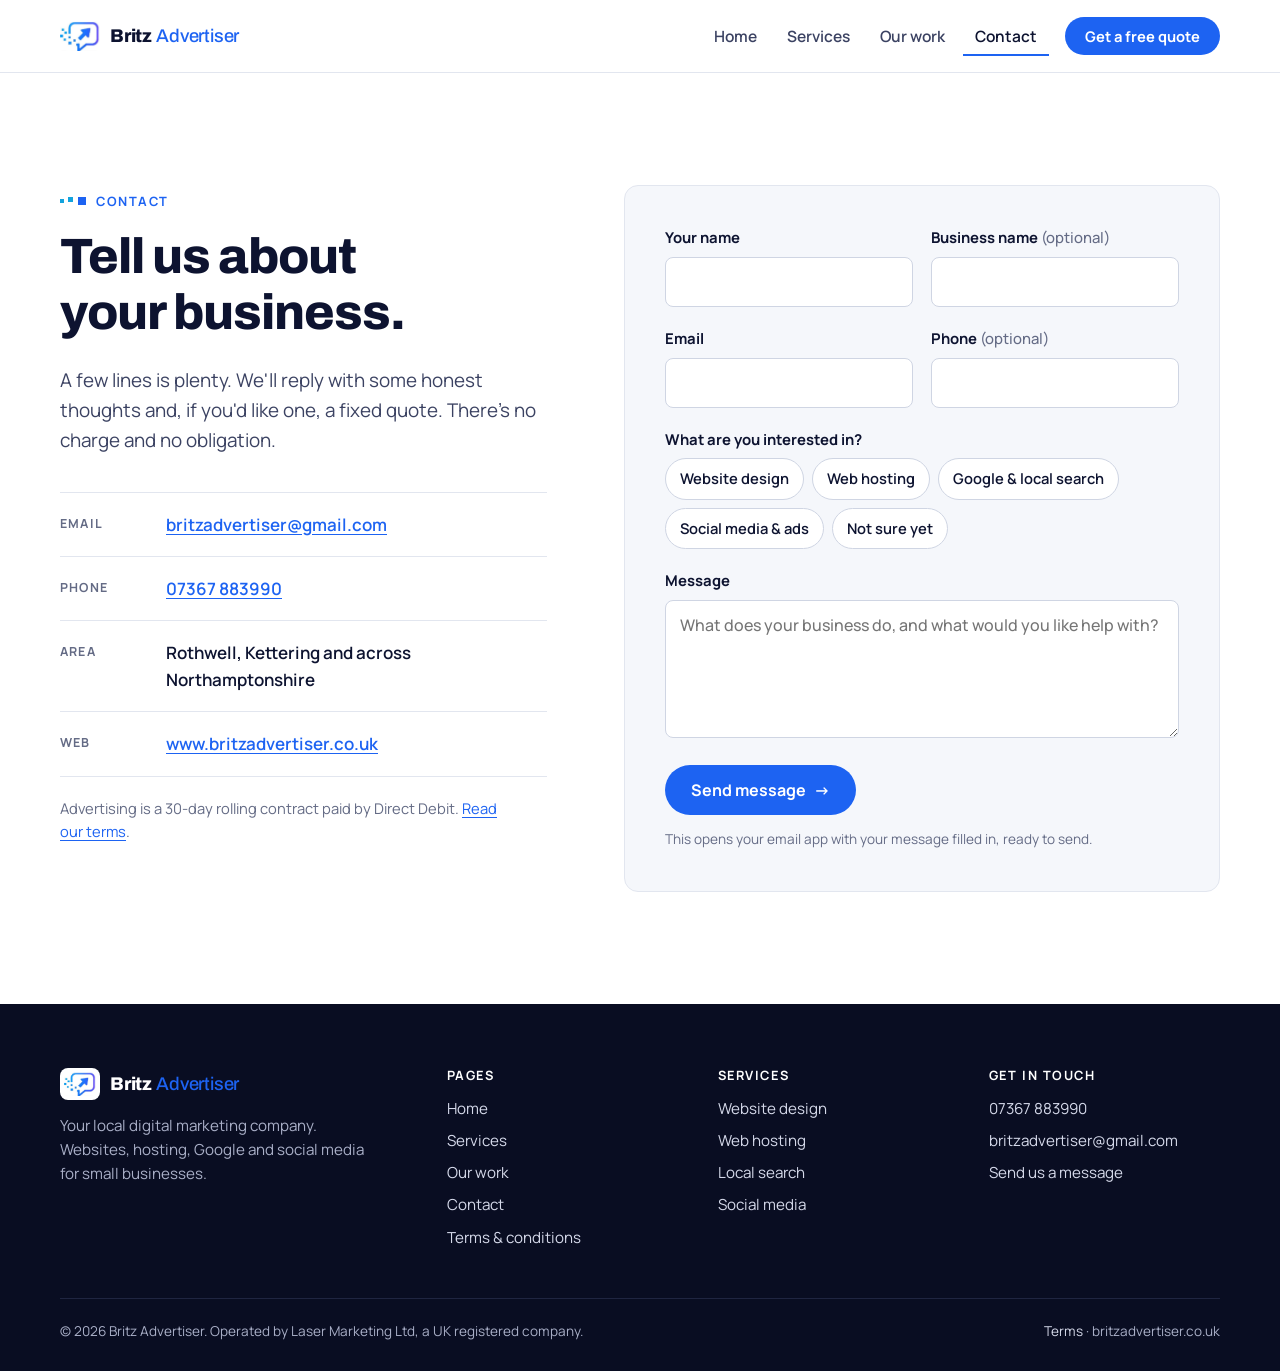
==== contact.html @ 6cd3bb79 "Add website and auto-deploy" ====
<!DOCTYPE html>
<html lang="en-GB">
<head>
  <meta charset="UTF-8">
  <meta name="viewport" content="width=device-width, initial-scale=1">
  <title>Contact — Britz Advertiser</title>
  <meta name="description" content="Get in touch with Britz Advertiser for a free chat and a fixed quote on your website, hosting or marketing.">
  <link rel="icon" href="assets/img/britz-mark.png">
  <link rel="preconnect" href="https://fonts.googleapis.com">
  <link rel="preconnect" href="https://fonts.gstatic.com" crossorigin>
  <link href="https://fonts.googleapis.com/css2?family=Archivo:wght@500;700;800&family=Manrope:wght@400;500;600;700&display=swap" rel="stylesheet">
  <link rel="stylesheet" href="css/base.css">
  <link rel="stylesheet" href="css/contact.css">
</head>
<body>
  <a class="skip-link" href="#main">Skip to content</a>

  <header class="site-header">
    <div class="wrap nav">
      <a class="brand" href="index.html" aria-label="Britz Advertiser home">
        <img src="assets/img/britz-mark.png" alt="" width="40" height="30">
        <span>Britz<b>Advertiser</b></span>
      </a>
      <button class="nav-toggle" aria-expanded="false" aria-controls="nav-links">Menu</button>
      <nav class="nav-links" id="nav-links" aria-label="Main">
        <a href="index.html">Home</a>
        <a href="services.html">Services</a>
        <a href="portfolio.html">Our work</a>
        <a href="contact.html" aria-current="page">Contact</a>
        <a class="btn btn-primary btn-sm" href="contact.html">Get a free quote</a>
      </nav>
    </div>
  </header>

  <main id="main">

    <section class="section contact">
      <div class="wrap contact-grid">
        <div class="contact-intro">
          <p class="eyebrow">Contact</p>
          <h1>Tell us about your business.</h1>
          <p class="lead">A few lines is plenty. We'll reply with some honest thoughts and, if you'd like one, a fixed quote. There's no charge and no obligation.</p>

          <dl class="contact-info">
            <div>
              <dt>Email</dt>
              <dd><a href="mailto:britzadvertiser@gmail.com">britzadvertiser@gmail.com</a></dd>
            </div>
            <div>
              <dt>Phone</dt>
              <dd><a href="tel:+447367883990">07367 883990</a></dd>
            </div>
            <div>
              <dt>Area</dt>
              <!-- TODO: confirm the area you cover -->
              <dd>Rothwell, Kettering and across Northamptonshire</dd>
            </div>
            <div>
              <dt>Web</dt>
              <dd><a href="https://www.britzadvertiser.co.uk">www.britzadvertiser.co.uk</a></dd>
            </div>
          </dl>
          <p class="contact-small">Advertising is a 30-day rolling contract paid by Direct Debit. <a href="terms.html">Read our terms</a>.</p>
        </div>

        <form class="contact-form" id="contact-form" novalidate>
          <div class="field-row">
            <div class="field">
              <label for="name">Your name</label>
              <input id="name" name="name" type="text" autocomplete="name" required>
            </div>
            <div class="field">
              <label for="business">Business name <span class="opt">(optional)</span></label>
              <input id="business" name="business" type="text" autocomplete="organization">
            </div>
          </div>
          <div class="field-row">
            <div class="field">
              <label for="email">Email</label>
              <input id="email" name="email" type="email" autocomplete="email" required>
            </div>
            <div class="field">
              <label for="phone">Phone <span class="opt">(optional)</span></label>
              <input id="phone" name="phone" type="tel" autocomplete="tel">
            </div>
          </div>

          <fieldset class="field">
            <legend>What are you interested in?</legend>
            <div class="chips">
              <label><input type="checkbox" name="interest" value="Website design"><span>Website design</span></label>
              <label><input type="checkbox" name="interest" value="Web hosting"><span>Web hosting</span></label>
              <label><input type="checkbox" name="interest" value="Google & local search"><span>Google &amp; local search</span></label>
              <label><input type="checkbox" name="interest" value="Social media & ads"><span>Social media &amp; ads</span></label>
              <label><input type="checkbox" name="interest" value="Not sure yet"><span>Not sure yet</span></label>
            </div>
          </fieldset>

          <div class="field">
            <label for="message">Message</label>
            <textarea id="message" name="message" rows="5" placeholder="What does your business do, and what would you like help with?" required></textarea>
          </div>

          <p class="form-error" id="form-error" role="alert" hidden>Please add your name, a valid email and a short message.</p>

          <button class="btn btn-primary" type="submit">Send message <span class="arrow" aria-hidden="true">&rarr;</span></button>
          <p class="form-note">This opens your email app with your message filled in, ready to send.</p>
        </form>
      </div>
    </section>

  </main>

  <footer class="site-footer">
    <div class="wrap">
      <div class="footer-grid">
        <div class="footer-brand">
          <a class="brand" href="index.html">
            <img src="assets/img/britz-mark.png" alt="" width="40" height="30">
            <span>Britz<b>Advertiser</b></span>
          </a>
          <p>Your local digital marketing company. Websites, hosting, Google and social media for small businesses.</p>
        </div>
        <div>
          <h4>Pages</h4>
          <ul>
            <li><a href="index.html">Home</a></li>
            <li><a href="services.html">Services</a></li>
            <li><a href="portfolio.html">Our work</a></li>
            <li><a href="contact.html">Contact</a></li>
            <li><a href="terms.html">Terms &amp; conditions</a></li>
          </ul>
        </div>
        <div>
          <h4>Services</h4>
          <ul>
            <li><a href="services.html#websites">Website design</a></li>
            <li><a href="services.html#hosting">Web hosting</a></li>
            <li><a href="services.html#local-seo">Local search</a></li>
            <li><a href="services.html#social">Social media</a></li>
          </ul>
        </div>
        <div>
          <h4>Get in touch</h4>
          <ul>
            <li><a href="tel:+447367883990">07367 883990</a></li>
            <li><a href="mailto:britzadvertiser@gmail.com">britzadvertiser@gmail.com</a></li>
            <li><a href="contact.html">Send us a message</a></li>
          </ul>
        </div>
      </div>
      <div class="footer-bottom">
        <span>&copy; <span data-year>2026</span> Britz Advertiser. Operated by Laser Marketing Ltd, a UK registered company.</span>
        <span><a href="terms.html">Terms</a> &middot; britzadvertiser.co.uk</span>
      </div>
    </div>
  </footer>

  <script src="js/main.js"></script>
</body>
</html>
---- css/base.css ----
/* ==========================================================
   Britz Advertiser — shared styles (header, footer, type, buttons)
   Page-specific styles live in home.css, services.css, etc.
   ========================================================== */

:root {
  --ink: #0d1330;
  --ink-soft: #3b4262;
  --muted: #646b85;
  --paper: #ffffff;
  --paper-2: #f5f7fb;
  --line: #e2e6ef;
  --blue: #1d63f2;
  --blue-dark: #1449c4;
  --violet: #6b4cf0;
  --cyan: #13a3dd;
  --radius: 14px;
  --radius-sm: 8px;
  --wrap: 1160px;
  --font-head: "Archivo", system-ui, sans-serif;
  --font-body: "Manrope", system-ui, sans-serif;
}

*, *::before, *::after { box-sizing: border-box; }

html { scroll-behavior: smooth; }

body {
  margin: 0;
  font-family: var(--font-body);
  font-size: 17px;
  line-height: 1.6;
  color: var(--ink);
  background: var(--paper);
  -webkit-font-smoothing: antialiased;
}

img { max-width: 100%; display: block; }

a { color: var(--blue); text-underline-offset: 3px; }
a:hover { color: var(--blue-dark); }

h1, h2, h3, h4 {
  font-family: var(--font-head);
  line-height: 1.12;
  letter-spacing: -0.02em;
  margin: 0 0 0.5em;
  text-wrap: balance;
}
h1 { font-size: clamp(2.3rem, 5vw, 3.7rem); font-weight: 800; }
h2 { font-size: clamp(1.75rem, 3.4vw, 2.5rem); font-weight: 800; }
h3 { font-size: 1.25rem; font-weight: 700; }
p { margin: 0 0 1em; text-wrap: pretty; }

.wrap { width: min(var(--wrap), 100% - 40px); margin-inline: auto; }

.skip-link {
  position: absolute; left: -999px; top: 8px;
  background: var(--ink); color: #fff; padding: 8px 14px; border-radius: 6px; z-index: 100;
}
.skip-link:focus { left: 12px; }

:focus-visible { outline: 3px solid var(--cyan); outline-offset: 3px; border-radius: 4px; }

/* ---------- Eyebrow with the pixel trail from the logo ---------- */
.eyebrow {
  display: inline-flex; align-items: center; gap: 10px;
  font-size: 0.8rem; font-weight: 700; letter-spacing: 0.12em; text-transform: uppercase;
  color: var(--blue);
  margin-bottom: 18px;
}
.eyebrow::before {
  content: "";
  width: 26px; height: 8px;
  background:
    linear-gradient(var(--cyan), var(--cyan)) 0 50% / 4px 4px no-repeat,
    linear-gradient(var(--cyan), var(--cyan)) 8px 0 / 5px 5px no-repeat,
    linear-gradient(var(--blue), var(--blue)) 18px 50% / 8px 8px no-repeat;
}

.lead { font-size: 1.18rem; color: var(--ink-soft); max-width: 60ch; }

/* ---------- Buttons ---------- */
.btn {
  display: inline-flex; align-items: center; justify-content: center; gap: 8px;
  font: 700 1rem/1 var(--font-body);
  padding: 15px 24px;
  border-radius: 999px;
  border: 2px solid transparent;
  text-decoration: none;
  cursor: pointer;
  transition: background-color .15s, color .15s, border-color .15s, transform .15s;
}
.btn:active { transform: translateY(1px); }
.btn-primary { background: var(--blue); color: #fff; }
.btn-primary:hover { background: var(--blue-dark); color: #fff; }
.btn-ghost { border-color: var(--line); color: var(--ink); background: #fff; }
.btn-ghost:hover { border-color: var(--ink); color: var(--ink); }
.btn-sm { padding: 10px 18px; font-size: 0.92rem; }
.btn .arrow { transition: transform .15s; }
.btn:hover .arrow { transform: translateX(3px); }

/* ---------- Header ---------- */
.site-header {
  position: sticky; top: 0; z-index: 50;
  background: rgba(255, 255, 255, 0.94);
  backdrop-filter: saturate(1.4) blur(8px);
  border-bottom: 1px solid var(--line);
}
.nav { display: flex; align-items: center; justify-content: space-between; height: 72px; }

.brand { display: flex; align-items: center; gap: 10px; text-decoration: none; color: var(--ink); }
.brand img { width: 40px; height: auto; }
.brand span { font-family: var(--font-head); font-weight: 800; font-size: 1.15rem; letter-spacing: -0.01em; line-height: 1; }
.brand span b { font-weight: 500; color: var(--blue); margin-left: 4px; }

.nav-links { display: flex; align-items: center; gap: 6px; }
.nav-links a:not(.btn) {
  color: var(--ink-soft); text-decoration: none; font-weight: 600; font-size: 0.97rem;
  padding: 8px 12px; border-radius: 8px;
}
.nav-links a:not(.btn):hover { color: var(--ink); background: var(--paper-2); }
.nav-links a[aria-current="page"] { color: var(--ink); box-shadow: inset 0 -2px 0 var(--blue); border-radius: 0; }
.nav-links .btn { margin-left: 10px; }

.nav-toggle {
  display: none;
  background: none; border: 1px solid var(--line); border-radius: 8px;
  font: 700 0.9rem var(--font-body); color: var(--ink); padding: 9px 14px; cursor: pointer;
}

@media (max-width: 820px) {
  .nav-toggle { display: block; }
  .nav-links {
    display: none;
    position: absolute; top: 72px; left: 0; right: 0;
    flex-direction: column; align-items: stretch; gap: 0;
    background: #fff; border-bottom: 1px solid var(--line);
    padding: 10px 20px 20px;
  }
  .nav-links.open { display: flex; }
  .nav-links a:not(.btn) { padding: 14px 4px; border-bottom: 1px solid var(--line); border-radius: 0; }
  .nav-links a[aria-current="page"] { box-shadow: inset 3px 0 0 var(--blue); padding-left: 12px; }
  .nav-links .btn { margin: 16px 0 0; }
}

/* ---------- Generic sections ---------- */
.section { padding: clamp(64px, 9vw, 112px) 0; }
.section-alt { background: var(--paper-2); }
.section-head { max-width: 680px; margin-bottom: 48px; }
.section-head p { color: var(--muted); font-size: 1.08rem; }

.page-hero { padding: clamp(56px, 8vw, 96px) 0 clamp(40px, 6vw, 64px); border-bottom: 1px solid var(--line); }
.page-hero h1 { max-width: 18ch; }

/* ---------- CTA band ---------- */
.cta-band { background: var(--ink); color: #fff; padding: clamp(56px, 8vw, 88px) 0; }
.cta-band .wrap { display: flex; flex-wrap: wrap; align-items: center; justify-content: space-between; gap: 28px; }
.cta-band h2 { margin: 0 0 8px; max-width: 20ch; }
.cta-band p { margin: 0; color: #b9bfd6; max-width: 52ch; }
.cta-band .btn-primary { background: #fff; color: var(--ink); }
.cta-band .btn-primary:hover { background: #dfe6ff; }

/* ---------- Footer ---------- */
.site-footer { background: #090d22; color: #a9afc7; padding: 64px 0 28px; font-size: 0.95rem; }
.footer-grid { display: grid; grid-template-columns: 1.5fr 1fr 1fr 1fr; gap: 40px; }
.site-footer h4 { color: #fff; font-family: var(--font-body); font-size: 0.8rem; letter-spacing: 0.12em; text-transform: uppercase; margin-bottom: 14px; }
.site-footer ul { list-style: none; margin: 0; padding: 0; display: grid; gap: 8px; }
.site-footer a { color: #d5d9ea; text-decoration: none; }
.site-footer a:hover { color: #fff; text-decoration: underline; }
.footer-brand .brand { color: #fff; margin-bottom: 14px; }
.footer-brand .brand img { background: #fff; border-radius: 8px; padding: 4px; }
.footer-brand p { max-width: 34ch; }
.footer-bottom {
  margin-top: 48px; padding-top: 22px; border-top: 1px solid #1f2541;
  display: flex; flex-wrap: wrap; justify-content: space-between; gap: 12px; font-size: 0.85rem;
}

@media (max-width: 860px) {
  .footer-grid { grid-template-columns: 1fr 1fr; }
  .footer-brand { grid-column: 1 / -1; }
}
@media (max-width: 480px) {
  body { font-size: 16px; }
  .footer-grid { grid-template-columns: 1fr; }
  .wrap { width: calc(100% - 32px); }
}

@media (prefers-reduced-motion: reduce) {
  html { scroll-behavior: auto; }
  * { transition: none !important; }
}
---- css/contact.css ----
/* ==========================================================
   Britz Advertiser — contact page
   ========================================================== */

.contact-grid { display: grid; grid-template-columns: 0.9fr 1.1fr; gap: clamp(36px, 6vw, 88px); align-items: start; }
.contact-intro h1 { font-size: clamp(2.1rem, 4.4vw, 3.1rem); max-width: 14ch; }

.contact-info { margin: 36px 0 0; display: grid; gap: 0; border-top: 1px solid var(--line); }
.contact-info div { padding: 18px 0; border-bottom: 1px solid var(--line); display: grid; grid-template-columns: 90px 1fr; gap: 16px; }
.contact-info dt { font-size: 0.78rem; font-weight: 700; letter-spacing: 0.1em; text-transform: uppercase; color: var(--muted); padding-top: 3px; }
.contact-info dd { margin: 0; font-weight: 600; }

.contact-form {
  background: var(--paper-2); border: 1px solid var(--line); border-radius: var(--radius);
  padding: clamp(24px, 4vw, 40px);
}
.field-row { display: grid; grid-template-columns: 1fr 1fr; gap: 18px; }
.field { margin: 0 0 20px; border: 0; padding: 0; min-width: 0; }
.field label, .field legend { display: block; font-weight: 700; font-size: 0.93rem; margin-bottom: 7px; padding: 0; }
.opt { font-weight: 500; color: var(--muted); }

.field input, .field textarea {
  width: 100%;
  font: 500 1rem var(--font-body); color: var(--ink);
  background: #fff;
  border: 1.5px solid #cfd5e3; border-radius: var(--radius-sm);
  padding: 13px 14px;
  transition: border-color .15s, box-shadow .15s;
}
.field textarea { resize: vertical; min-height: 130px; }
.field input:focus, .field textarea:focus { outline: none; border-color: var(--blue); box-shadow: 0 0 0 3px rgba(29, 99, 242, .15); }
.field input[aria-invalid="true"], .field textarea[aria-invalid="true"] { border-color: #c8362b; }

.chips { display: flex; flex-wrap: wrap; gap: 8px; }
.chips label { margin: 0; font-weight: 600; font-size: 0.92rem; cursor: pointer; }
.chips label { position: relative; }
.chips input { position: absolute; inset: 0; width: 1px; height: 1px; opacity: 0; pointer-events: none; }
.chips span {
  display: inline-block; padding: 8px 14px; border-radius: 999px;
  background: #fff; border: 1.5px solid #cfd5e3;
  transition: background-color .15s, border-color .15s, color .15s;
}
.chips input:checked + span { background: var(--ink); border-color: var(--ink); color: #fff; }
.chips input:focus-visible + span { outline: 3px solid var(--cyan); outline-offset: 2px; }

.form-error { color: #b32a20; font-weight: 600; font-size: 0.95rem; }
.form-note { font-size: 0.85rem; color: var(--muted); margin: 14px 0 0; }

@media (max-width: 860px) {
  .contact-grid { grid-template-columns: 1fr; }
}
@media (max-width: 520px) {
  .field-row { grid-template-columns: 1fr; gap: 0; }
}

.contact-small { font-size: 0.92rem; color: var(--muted); margin-top: 20px; }
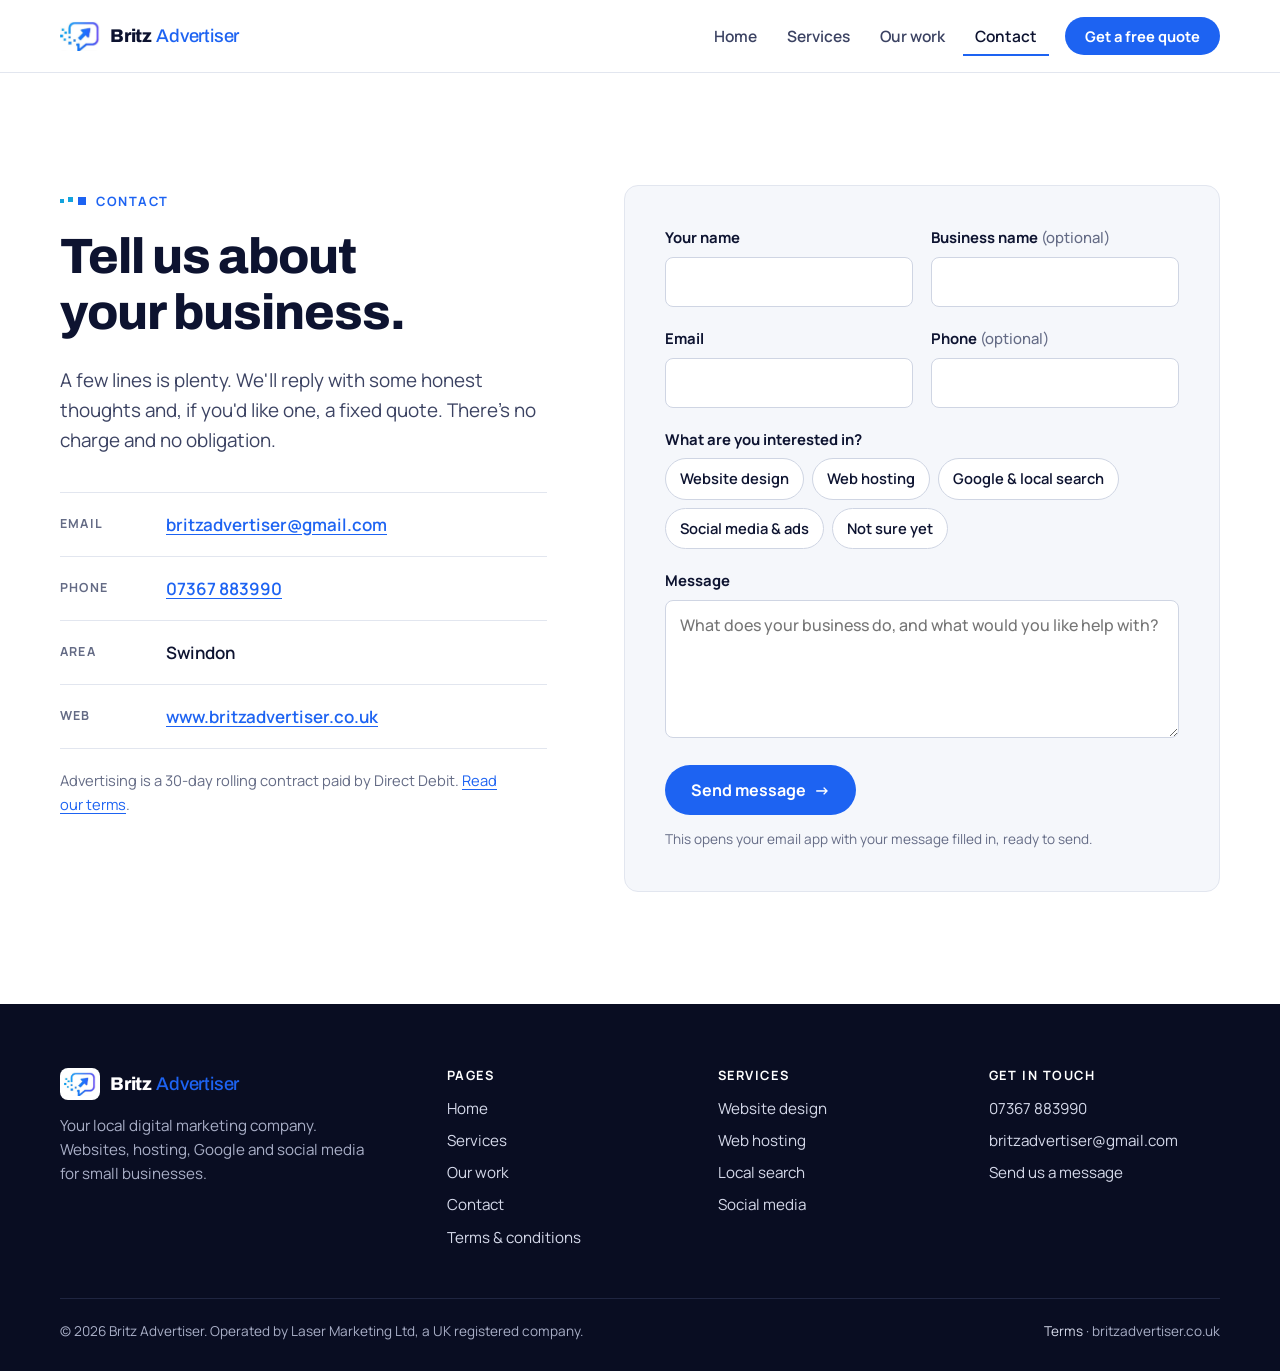
==== commit a6abd8bf: "Update covered area to Swindon Co-authored-by: Copilot <223556219+Copilot@users.noreply.github.com>" ====
--- a/contact.html
+++ b/contact.html
@@ -5,7 +5,7 @@
   <meta name="viewport" content="width=device-width, initial-scale=1">
   <title>Contact — Britz Advertiser</title>
   <meta name="description" content="Get in touch with Britz Advertiser for a free chat and a fixed quote on your website, hosting or marketing.">
-  <link rel="icon" href="assets/img/britz-mark.png">
+  <link rel="icon" type="image/png" href="assets/img/favicon.png">
   <link rel="preconnect" href="https://fonts.googleapis.com">
   <link rel="preconnect" href="https://fonts.gstatic.com" crossorigin>
   <link href="https://fonts.googleapis.com/css2?family=Archivo:wght@500;700;800&family=Manrope:wght@400;500;600;700&display=swap" rel="stylesheet">
@@ -52,8 +52,7 @@
             </div>
             <div>
               <dt>Area</dt>
-              <!-- TODO: confirm the area you cover -->
-              <dd>Rothwell, Kettering and across Northamptonshire</dd>
+              <dd>Swindon</dd>
             </div>
             <div>
               <dt>Web</dt>
